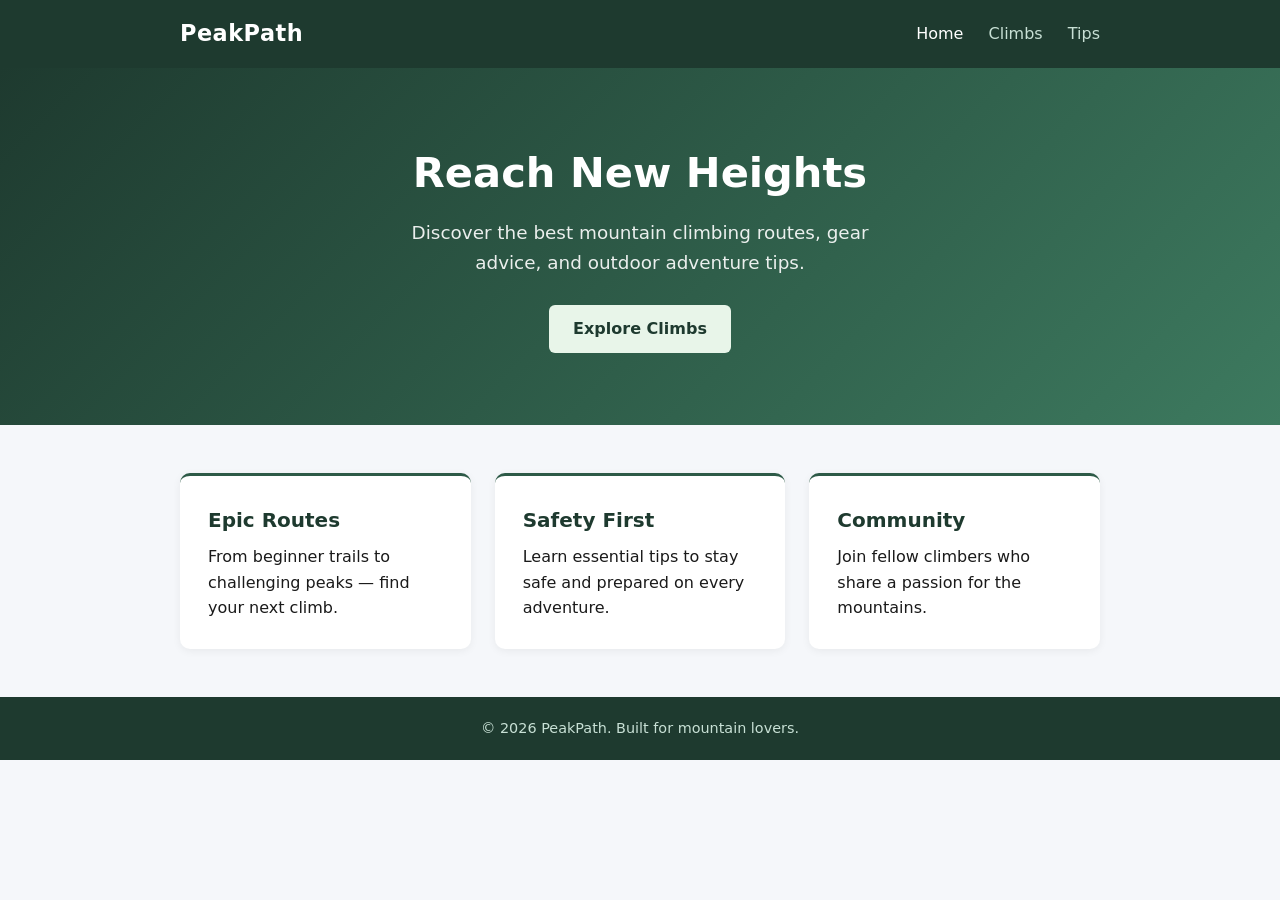
==== index.html @ 3ce1b9ad "Add files via upload" ====
<!DOCTYPE html>
<html lang="en">
<head>
  <meta charset="UTF-8">
  <meta name="viewport" content="width=device-width, initial-scale=1.0">
  <title>PeakPath | Mountain Climbing</title>
  <link rel="stylesheet" href="css/style.css">
</head>
<body>
  <header>
    <div class="container">
      <a href="index.html" class="logo">PeakPath</a>
      <nav>
        <a href="index.html" class="active">Home</a>
        <a href="climbs.html">Climbs</a>
        <a href="tips.html">Tips</a>
      </nav>
    </div>
  </header>

  <section class="hero">
    <div class="container">
      <h1>Reach New Heights</h1>
      <p>Discover the best mountain climbing routes, gear advice, and outdoor adventure tips.</p>
      <a href="climbs.html" class="btn">Explore Climbs</a>
    </div>
  </section>

  <main class="container">
    <section class="features">
      <div class="card">
        <h2>Epic Routes</h2>
        <p>From beginner trails to challenging peaks — find your next climb.</p>
      </div>
      <div class="card">
        <h2>Safety First</h2>
        <p>Learn essential tips to stay safe and prepared on every adventure.</p>
      </div>
      <div class="card">
        <h2>Community</h2>
        <p>Join fellow climbers who share a passion for the mountains.</p>
      </div>
    </section>
  </main>

  <footer>
    <div class="container">
      <p>&copy; 2026 PeakPath. Built for mountain lovers.</p>
    </div>
  </footer>
</body>
</html>
---- css/style.css ----
/* PeakPath – simple mountain climbing site */

* {
  margin: 0;
  padding: 0;
  box-sizing: border-box;
}

body {
  font-family: system-ui, -apple-system, BlinkMacSystemFont, "Segoe UI", Roboto, sans-serif;
  line-height: 1.6;
  color: #1a1a1a;
  background: #f5f7fa;
}

.container {
  max-width: 960px;
  margin: 0 auto;
  padding: 0 1.25rem;
}

/* Header */
header {
  background: #1e3a2f;
  color: #fff;
  padding: 1rem 0;
  position: sticky;
  top: 0;
  z-index: 10;
}

header .container {
  display: flex;
  justify-content: space-between;
  align-items: center;
}

.logo {
  font-size: 1.4rem;
  font-weight: 700;
  color: #fff;
  text-decoration: none;
  letter-spacing: 0.5px;
}

nav a {
  color: #c8e0d5;
  text-decoration: none;
  margin-left: 1.25rem;
  font-weight: 500;
}

nav a:hover,
nav a.active {
  color: #fff;
}

/* Hero */
.hero {
  background: linear-gradient(135deg, #1e3a2f 0%, #2d5a47 50%, #3d7a5f 100%);
  color: #fff;
  padding: 4.5rem 0;
  text-align: center;
}

.hero h1 {
  font-size: 2.6rem;
  margin-bottom: 0.75rem;
  font-weight: 700;
}

.hero p {
  font-size: 1.15rem;
  opacity: 0.9;
  max-width: 480px;
  margin: 0 auto 1.75rem;
}

.btn {
  display: inline-block;
  background: #e8f5e9;
  color: #1e3a2f;
  padding: 0.7rem 1.5rem;
  border-radius: 6px;
  text-decoration: none;
  font-weight: 600;
  transition: background 0.2s;
}

.btn:hover {
  background: #fff;
}

/* Features / cards */
.features {
  display: grid;
  grid-template-columns: repeat(auto-fit, minmax(240px, 1fr));
  gap: 1.5rem;
  padding: 3rem 0;
}

.card {
  background: #fff;
  padding: 1.75rem;
  border-radius: 10px;
  box-shadow: 0 2px 8px rgba(0,0,0,0.06);
  border-top: 3px solid #2d5a47;
}

.card h2 {
  font-size: 1.25rem;
  margin-bottom: 0.5rem;
  color: #1e3a2f;
}

/* Page content */
.page {
  padding: 2.5rem 0 3.5rem;
}

.page h1 {
  font-size: 2rem;
  color: #1e3a2f;
  margin-bottom: 0.5rem;
}

.intro {
  color: #555;
  margin-bottom: 2rem;
}

/* Climbs */
.climb-list {
  display: flex;
  flex-direction: column;
  gap: 1.25rem;
}

.climb-card {
  background: #fff;
  padding: 1.5rem;
  border-radius: 10px;
  box-shadow: 0 2px 8px rgba(0,0,0,0.06);
}

.climb-card h2 {
  color: #1e3a2f;
  font-size: 1.3rem;
  margin-bottom: 0.25rem;
}

.meta {
  font-size: 0.9rem;
  color: #2d5a47;
  font-weight: 600;
  margin-bottom: 0.5rem;
}

/* Tips */
.tips-grid {
  display: grid;
  grid-template-columns: repeat(auto-fit, minmax(260px, 1fr));
  gap: 1.25rem;
}

.tip {
  background: #fff;
  padding: 1.5rem;
  border-radius: 10px;
  box-shadow: 0 2px 8px rgba(0,0,0,0.06);
}

.tip h2 {
  font-size: 1.15rem;
  color: #1e3a2f;
  margin-bottom: 0.4rem;
}

/* Footer */
footer {
  background: #1e3a2f;
  color: #c8e0d5;
  text-align: center;
  padding: 1.25rem 0;
  font-size: 0.9rem;
}

/* Responsive */
@media (max-width: 600px) {
  .hero h1 {
    font-size: 2rem;
  }
  nav a {
    margin-left: 0.75rem;
    font-size: 0.95rem;
  }
}
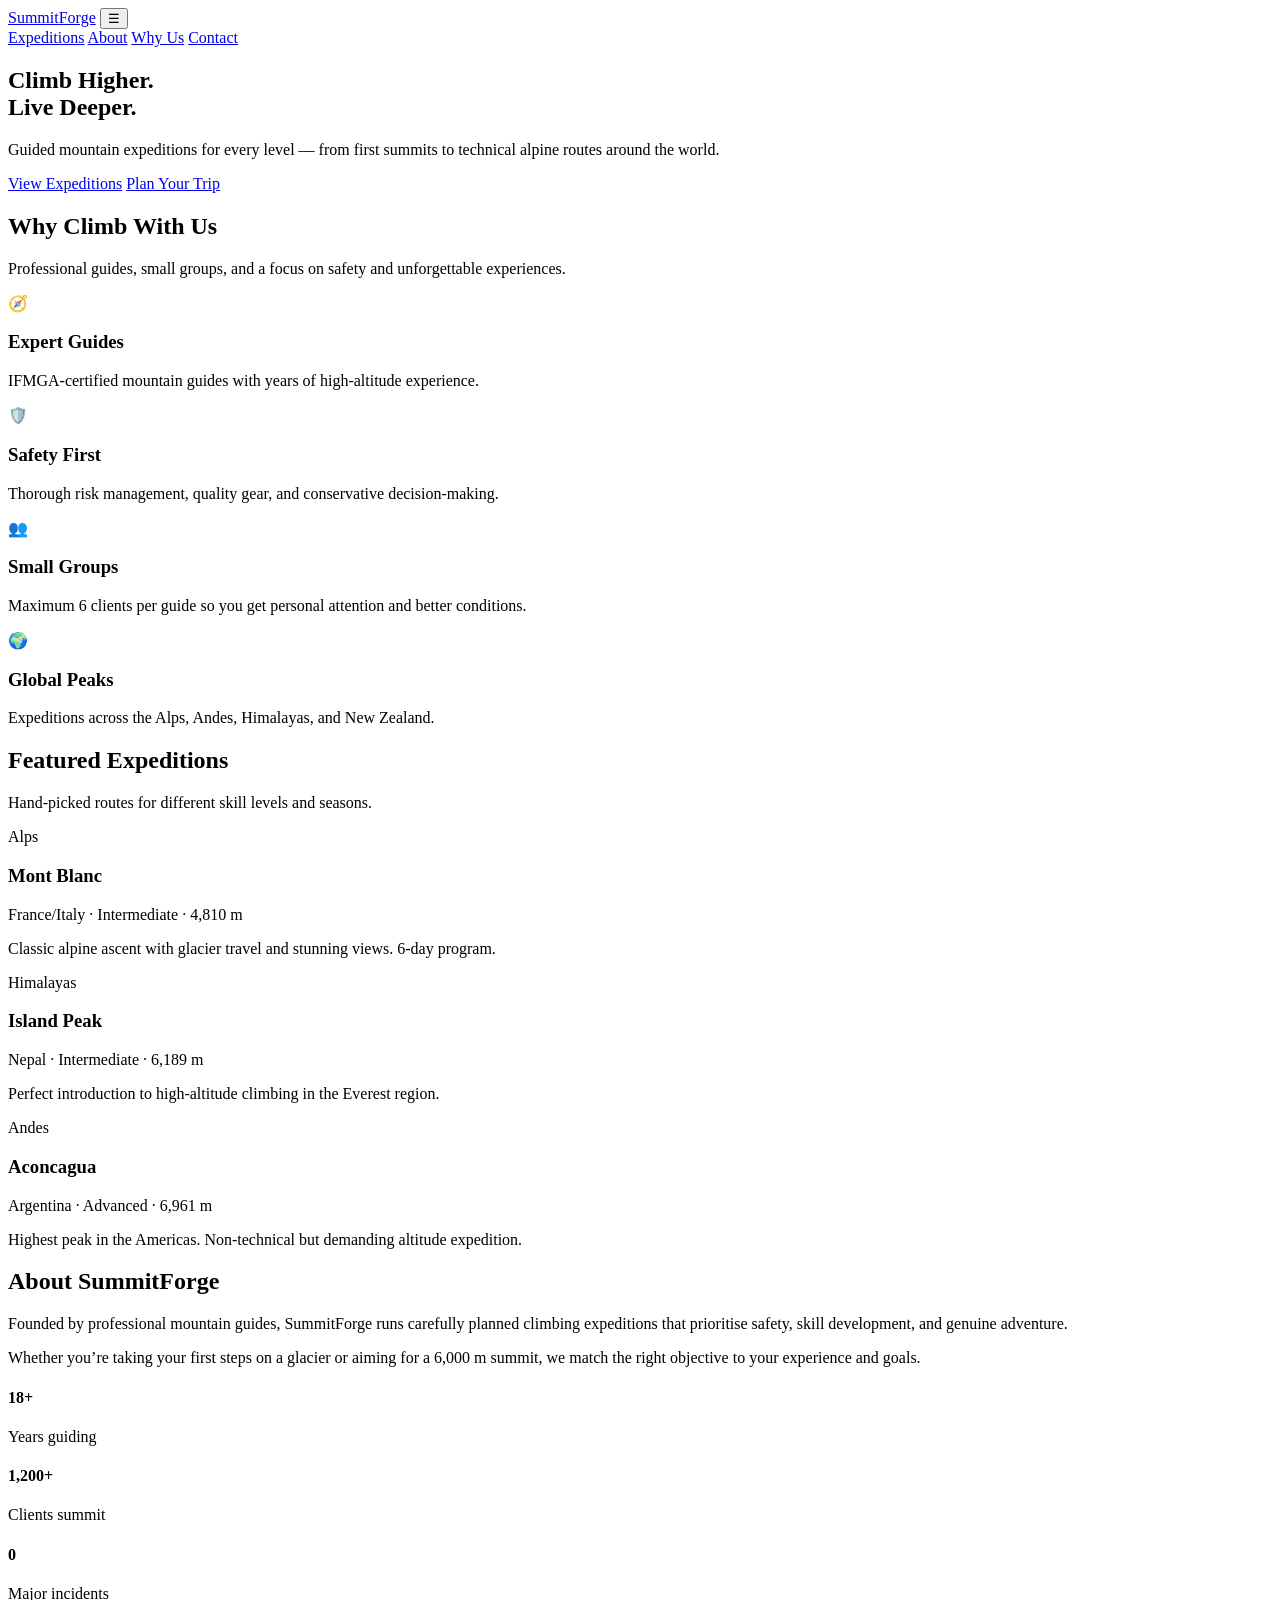
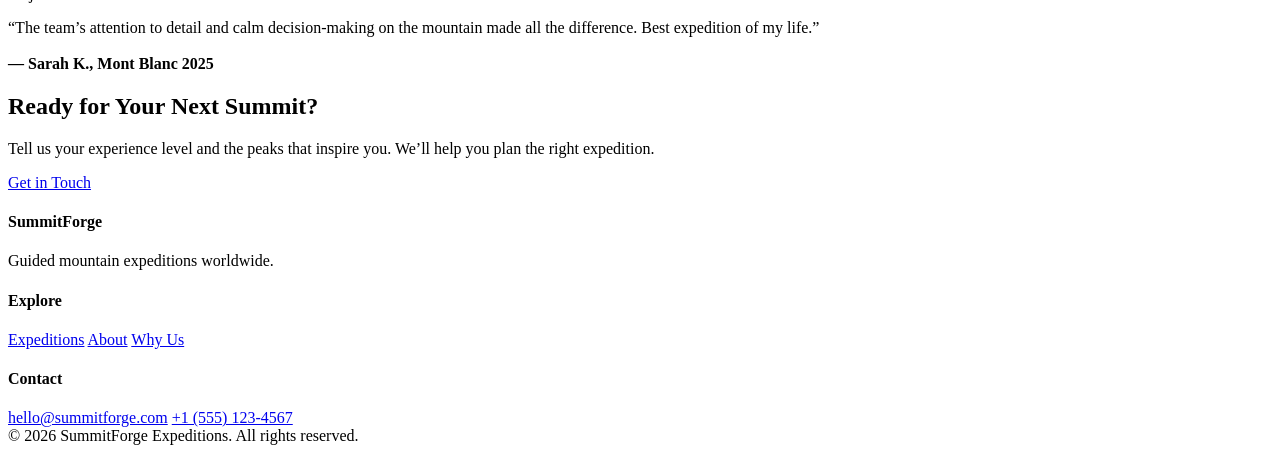
==== commit ccecfd8c: "Update index.html" ====
--- a/index.html
+++ b/index.html
@@ -3,50 +3,167 @@
 <head>
   <meta charset="UTF-8">
   <meta name="viewport" content="width=device-width, initial-scale=1.0">
-  <title>PeakPath | Mountain Climbing</title>
-  <link rel="stylesheet" href="css/style.css">
+  <title>SummitForge Expeditions | Mountain Climbing Adventures</title>
+  <link rel="stylesheet" href="style.css">
 </head>
 <body>
+
+  <!-- Header -->
   <header>
     <div class="container">
-      <a href="index.html" class="logo">PeakPath</a>
+      <a href="#" class="logo">Summit<span>Forge</span></a>
+      <button class="menu-toggle" aria-label="Menu" onclick="document.querySelector('nav').classList.toggle('open')">☰</button>
       <nav>
-        <a href="index.html" class="active">Home</a>
-        <a href="climbs.html">Climbs</a>
-        <a href="tips.html">Tips</a>
+        <a href="#expeditions">Expeditions</a>
+        <a href="#about">About</a>
+        <a href="#why-us">Why Us</a>
+        <a href="#contact">Contact</a>
       </nav>
     </div>
   </header>
 
+  <!-- Hero -->
   <section class="hero">
     <div class="container">
-      <h1>Reach New Heights</h1>
-      <p>Discover the best mountain climbing routes, gear advice, and outdoor adventure tips.</p>
-      <a href="climbs.html" class="btn">Explore Climbs</a>
+      <h1>Climb Higher.<br>Live Deeper.</h1>
+      <p>Guided mountain expeditions for every level — from first summits to technical alpine routes around the world.</p>
+      <a href="#expeditions" class="btn">View Expeditions</a>
+      <a href="#contact" class="btn btn-outline">Plan Your Trip</a>
     </div>
   </section>
 
-  <main class="container">
-    <section class="features">
-      <div class="card">
-        <h2>Epic Routes</h2>
-        <p>From beginner trails to challenging peaks — find your next climb.</p>
+  <!-- Why Us -->
+  <section id="why-us">
+    <div class="container">
+      <h2 class="section-title">Why Climb With Us</h2>
+      <p class="section-subtitle">Professional guides, small groups, and a focus on safety and unforgettable experiences.</p>
+      <div class="features">
+        <div class="feature-card">
+          <div class="feature-icon">🧭</div>
+          <h3>Expert Guides</h3>
+          <p>IFMGA-certified mountain guides with years of high-altitude experience.</p>
+        </div>
+        <div class="feature-card">
+          <div class="feature-icon">🛡️</div>
+          <h3>Safety First</h3>
+          <p>Thorough risk management, quality gear, and conservative decision-making.</p>
+        </div>
+        <div class="feature-card">
+          <div class="feature-icon">👥</div>
+          <h3>Small Groups</h3>
+          <p>Maximum 6 clients per guide so you get personal attention and better conditions.</p>
+        </div>
+        <div class="feature-card">
+          <div class="feature-icon">🌍</div>
+          <h3>Global Peaks</h3>
+          <p>Expeditions across the Alps, Andes, Himalayas, and New Zealand.</p>
+        </div>
       </div>
-      <div class="card">
-        <h2>Safety First</h2>
-        <p>Learn essential tips to stay safe and prepared on every adventure.</p>
+    </div>
+  </section>
+
+  <!-- Expeditions -->
+  <section class="expeditions" id="expeditions">
+    <div class="container">
+      <h2 class="section-title">Featured Expeditions</h2>
+      <p class="section-subtitle">Hand-picked routes for different skill levels and seasons.</p>
+      <div class="expedition-grid">
+        <article class="expedition-card">
+          <div class="expedition-img">Alps</div>
+          <div class="expedition-body">
+            <h3>Mont Blanc</h3>
+            <p class="meta">France/Italy · Intermediate · 4,810 m</p>
+            <p>Classic alpine ascent with glacier travel and stunning views. 6-day program.</p>
+          </div>
+        </article>
+        <article class="expedition-card">
+          <div class="expedition-img">Himalayas</div>
+          <div class="expedition-body">
+            <h3>Island Peak</h3>
+            <p class="meta">Nepal · Intermediate · 6,189 m</p>
+            <p>Perfect introduction to high-altitude climbing in the Everest region.</p>
+          </div>
+        </article>
+        <article class="expedition-card">
+          <div class="expedition-img">Andes</div>
+          <div class="expedition-body">
+            <h3>Aconcagua</h3>
+            <p class="meta">Argentina · Advanced · 6,961 m</p>
+            <p>Highest peak in the Americas. Non-technical but demanding altitude expedition.</p>
+          </div>
+        </article>
       </div>
-      <div class="card">
-        <h2>Community</h2>
-        <p>Join fellow climbers who share a passion for the mountains.</p>
+    </div>
+  </section>
+
+  <!-- About -->
+  <section id="about">
+    <div class="container">
+      <div class="about-content">
+        <div class="about-text">
+          <h2>About SummitForge</h2>
+          <p>Founded by professional mountain guides, SummitForge runs carefully planned climbing expeditions that prioritise safety, skill development, and genuine adventure.</p>
+          <p>Whether you’re taking your first steps on a glacier or aiming for a 6,000 m summit, we match the right objective to your experience and goals.</p>
+          <div class="stats">
+            <div class="stat">
+              <h4>18+</h4>
+              <p>Years guiding</p>
+            </div>
+            <div class="stat">
+              <h4>1,200+</h4>
+              <p>Clients summit</p>
+            </div>
+            <div class="stat">
+              <h4>0</h4>
+              <p>Major incidents</p>
+            </div>
+          </div>
+        </div>
+        <div class="about-text">
+          <p class="testimonial">
+            “The team’s attention to detail and calm decision-making on the mountain made all the difference. Best expedition of my life.”
+            <br><br>
+            <strong>— Sarah K., Mont Blanc 2025</strong>
+          </p>
+        </div>
       </div>
-    </section>
-  </main>
+    </div>
+  </section>
 
+  <!-- CTA -->
+  <section class="cta" id="contact">
+    <div class="container">
+      <h2>Ready for Your Next Summit?</h2>
+      <p>Tell us your experience level and the peaks that inspire you. We’ll help you plan the right expedition.</p>
+      <a href="mailto:hello@summitforge.com" class="btn">Get in Touch</a>
+    </div>
+  </section>
+
+  <!-- Footer -->
   <footer>
     <div class="container">
-      <p>&copy; 2026 PeakPath. Built for mountain lovers.</p>
+      <div class="footer-grid">
+        <div>
+          <h4>SummitForge</h4>
+          <p>Guided mountain expeditions worldwide.</p>
+        </div>
+        <div>
+          <h4>Explore</h4>
+          <a href="#expeditions">Expeditions</a>
+          <a href="#about">About</a>
+          <a href="#why-us">Why Us</a>
+        </div>
+        <div>
+          <h4>Contact</h4>
+          <a href="mailto:hello@summitforge.com">hello@summitforge.com</a>
+          <a href="#">+1 (555) 123-4567</a>
+        </div>
+      </div>
+      <div class="copyright">
+        &copy; 2026 SummitForge Expeditions. All rights reserved.
+      </div>
     </div>
   </footer>
+
 </body>
 </html>
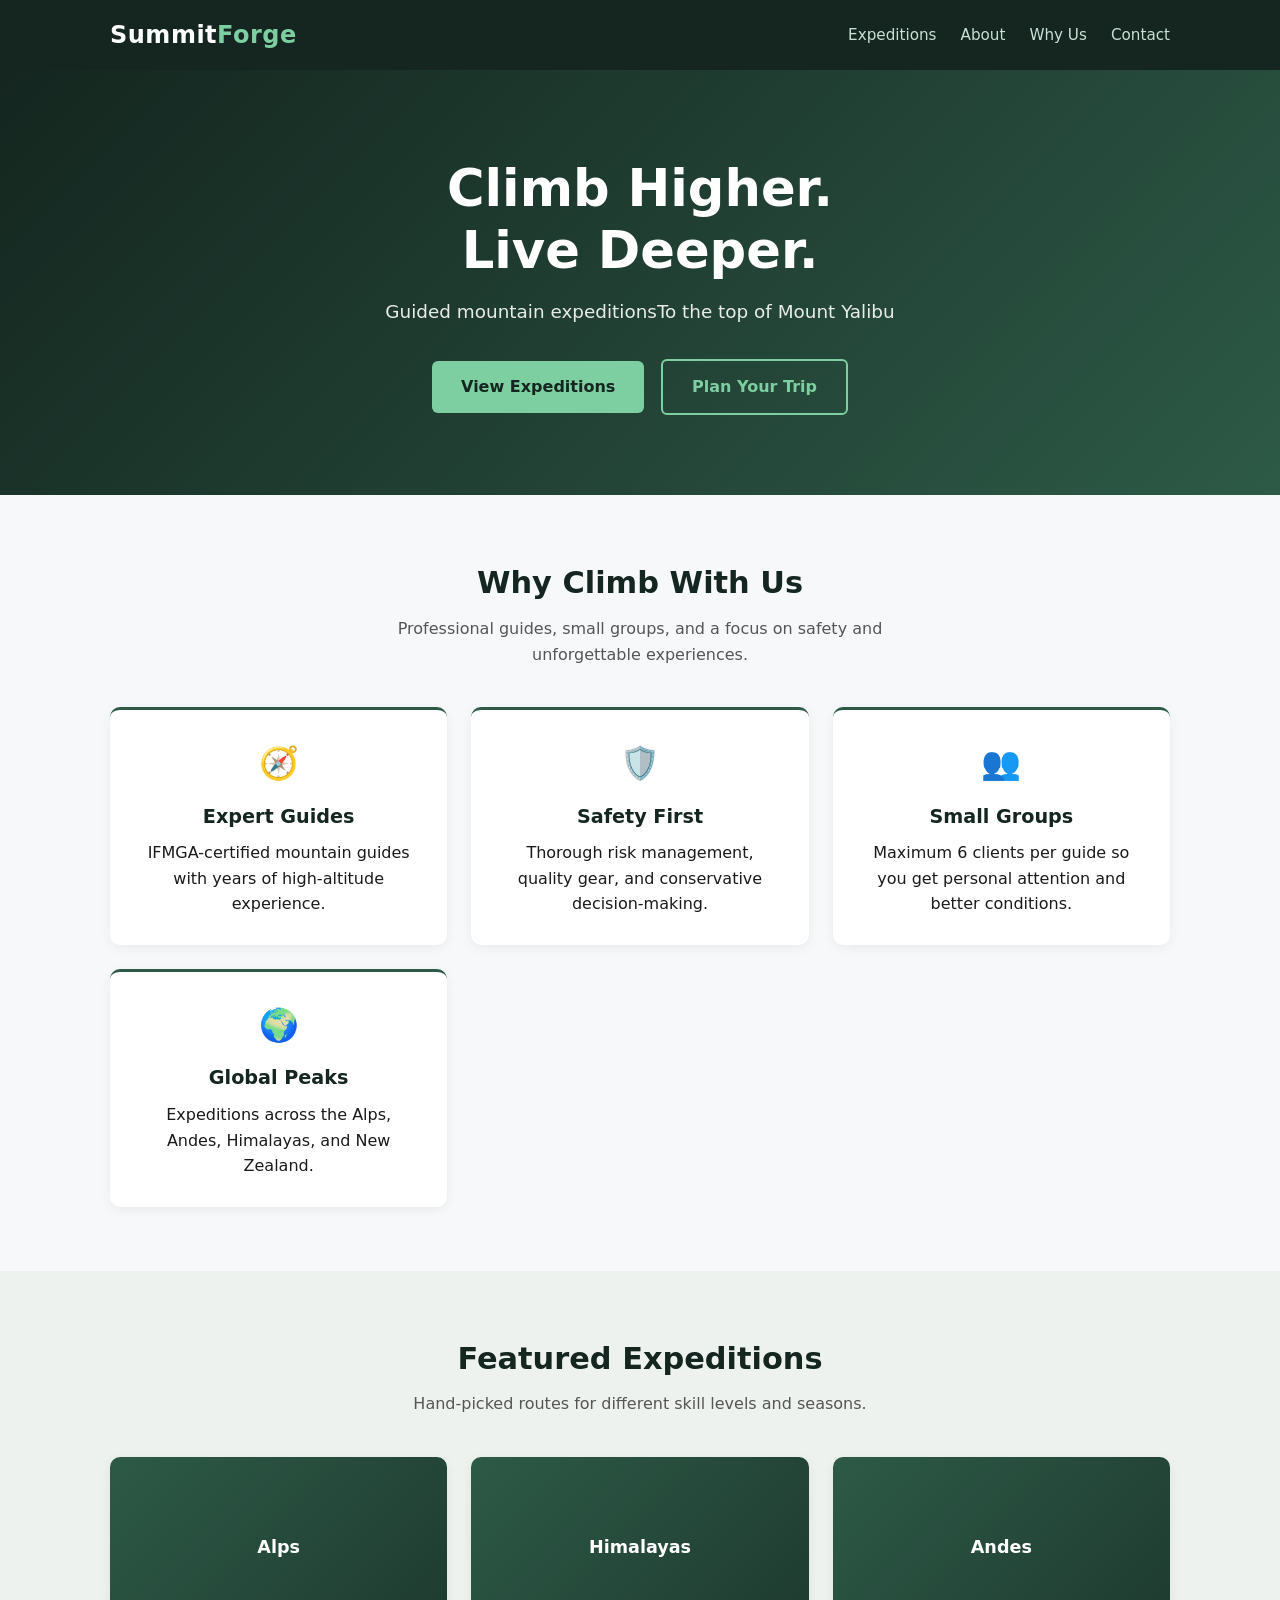
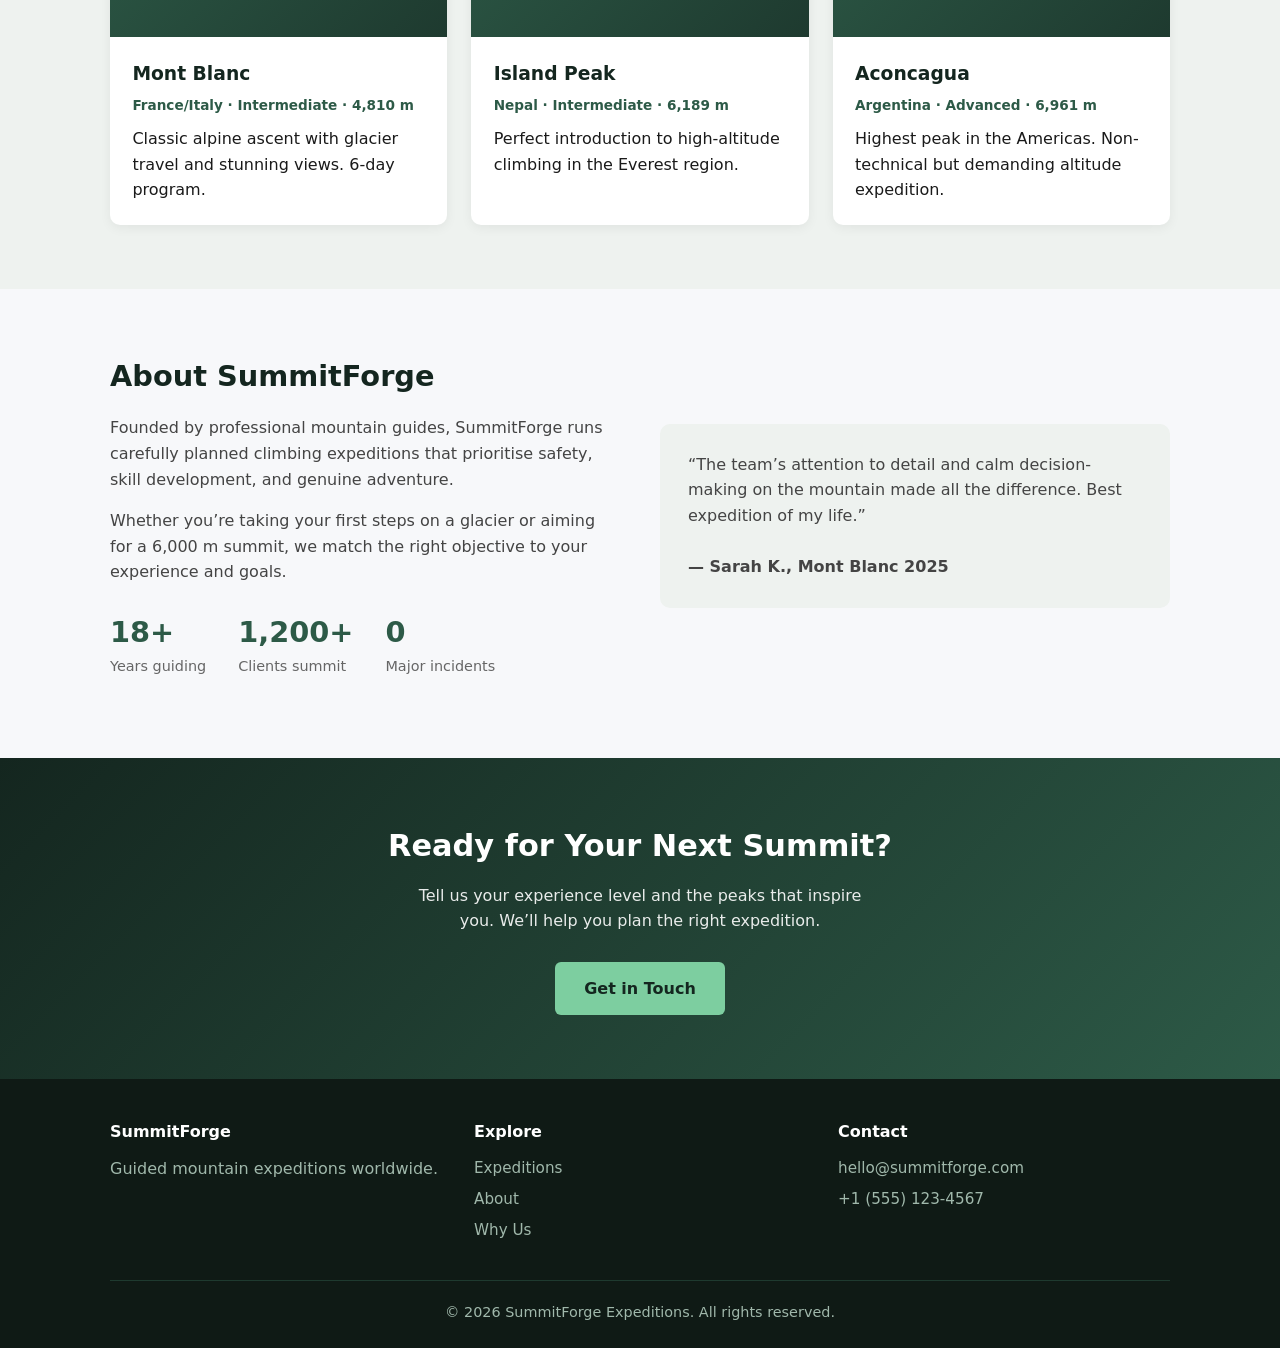
==== commit e714a5d5: "Update index.html" ====
--- a/index.html
+++ b/index.html
@@ -3,7 +3,7 @@
 <head>
   <meta charset="UTF-8">
   <meta name="viewport" content="width=device-width, initial-scale=1.0">
-  <title>SummitForge Expeditions | Mountain Climbing Adventures</title>
+  <title>PNG Wild Trekz | Mountain Climbing Adventures</title>
   <link rel="stylesheet" href="style.css">
 </head>
 <body>
@@ -14,8 +14,8 @@
       <a href="#" class="logo">Summit<span>Forge</span></a>
       <button class="menu-toggle" aria-label="Menu" onclick="document.querySelector('nav').classList.toggle('open')">☰</button>
       <nav>
-        <a href="#expeditions">Expeditions</a>
-        <a href="#about">About</a>
+        <a href=climbs.html>Expeditions</a>
+        <a href=tips.html>About</a>
         <a href="#why-us">Why Us</a>
         <a href="#contact">Contact</a>
       </nav>
@@ -26,7 +26,7 @@
   <section class="hero">
     <div class="container">
       <h1>Climb Higher.<br>Live Deeper.</h1>
-      <p>Guided mountain expeditions for every level — from first summits to technical alpine routes around the world.</p>
+      <p>Guided mountain expeditionsTo the top of Mount Yalibu</p>
       <a href="#expeditions" class="btn">View Expeditions</a>
       <a href="#contact" class="btn btn-outline">Plan Your Trip</a>
     </div>
--- a/style.css
+++ b/style.css
@@ -0,0 +1,351 @@
+* {
+  margin: 0;
+  padding: 0;
+  box-sizing: border-box;
+}
+
+body {
+  font-family: system-ui, -apple-system, BlinkMacSystemFont, "Segoe UI", Roboto, sans-serif;
+  line-height: 1.6;
+  color: #1a1a1a;
+  background: #f7f8fa;
+}
+
+.container {
+  max-width: 1100px;
+  margin: 0 auto;
+  padding: 0 1.25rem;
+}
+
+/* Header */
+header {
+  background: #14261f;
+  color: #fff;
+  padding: 1rem 0;
+  position: sticky;
+  top: 0;
+  z-index: 100;
+}
+
+header .container {
+  display: flex;
+  justify-content: space-between;
+  align-items: center;
+}
+
+.logo {
+  font-size: 1.5rem;
+  font-weight: 700;
+  color: #fff;
+  text-decoration: none;
+  letter-spacing: 0.5px;
+}
+
+.logo span {
+  color: #7dcea0;
+}
+
+nav {
+  display: flex;
+  gap: 1.5rem;
+}
+
+nav a {
+  color: #c8e0d5;
+  text-decoration: none;
+  font-weight: 500;
+  font-size: 0.95rem;
+  transition: color 0.2s;
+}
+
+nav a:hover {
+  color: #fff;
+}
+
+.menu-toggle {
+  display: none;
+  background: none;
+  border: none;
+  color: #fff;
+  font-size: 1.5rem;
+  cursor: pointer;
+}
+
+/* Hero */
+.hero {
+  background: linear-gradient(135deg, #14261f 0%, #1e3a2f 40%, #2d5a47 100%);
+  color: #fff;
+  padding: 5.5rem 0 5rem;
+  text-align: center;
+}
+
+.hero h1 {
+  font-size: clamp(2.2rem, 5vw, 3.2rem);
+  font-weight: 700;
+  margin-bottom: 1rem;
+  line-height: 1.2;
+}
+
+.hero p {
+  font-size: 1.15rem;
+  max-width: 560px;
+  margin: 0 auto 2rem;
+  opacity: 0.9;
+}
+
+.btn {
+  display: inline-block;
+  background: #7dcea0;
+  color: #14261f;
+  padding: 0.85rem 1.8rem;
+  border-radius: 6px;
+  text-decoration: none;
+  font-weight: 600;
+  transition: background 0.2s, transform 0.2s;
+}
+
+.btn:hover {
+  background: #a8e6c1;
+  transform: translateY(-2px);
+}
+
+.btn-outline {
+  background: transparent;
+  border: 2px solid #7dcea0;
+  color: #7dcea0;
+  margin-left: 0.75rem;
+}
+
+.btn-outline:hover {
+  background: #7dcea0;
+  color: #14261f;
+}
+
+/* Sections */
+section {
+  padding: 4rem 0;
+}
+
+.section-title {
+  text-align: center;
+  font-size: 1.9rem;
+  color: #14261f;
+  margin-bottom: 0.5rem;
+}
+
+.section-subtitle {
+  text-align: center;
+  color: #555;
+  max-width: 540px;
+  margin: 0 auto 2.5rem;
+}
+
+/* Features */
+.features {
+  display: grid;
+  grid-template-columns: repeat(auto-fit, minmax(250px, 1fr));
+  gap: 1.5rem;
+}
+
+.feature-card {
+  background: #fff;
+  padding: 1.75rem;
+  border-radius: 10px;
+  box-shadow: 0 3px 12px rgba(0,0,0,0.06);
+  border-top: 3px solid #2d5a47;
+  text-align: center;
+}
+
+.feature-card h3 {
+  color: #14261f;
+  margin: 0.75rem 0 0.5rem;
+  font-size: 1.2rem;
+}
+
+.feature-icon {
+  font-size: 2rem;
+}
+
+/* Expeditions */
+.expeditions {
+  background: #eef2ef;
+}
+
+.expedition-grid {
+  display: grid;
+  grid-template-columns: repeat(auto-fit, minmax(280px, 1fr));
+  gap: 1.5rem;
+}
+
+.expedition-card {
+  background: #fff;
+  border-radius: 10px;
+  overflow: hidden;
+  box-shadow: 0 3px 12px rgba(0,0,0,0.06);
+}
+
+.expedition-img {
+  height: 180px;
+  background: linear-gradient(135deg, #2d5a47, #1e3a2f);
+  display: flex;
+  align-items: center;
+  justify-content: center;
+  color: #fff;
+  font-size: 1.1rem;
+  font-weight: 600;
+}
+
+.expedition-body {
+  padding: 1.4rem;
+}
+
+.expedition-body h3 {
+  color: #14261f;
+  margin-bottom: 0.35rem;
+}
+
+.meta {
+  font-size: 0.85rem;
+  color: #2d5a47;
+  font-weight: 600;
+  margin-bottom: 0.6rem;
+}
+
+/* About */
+.about-content {
+  display: grid;
+  grid-template-columns: 1fr 1fr;
+  gap: 2.5rem;
+  align-items: center;
+}
+
+.about-text h2 {
+  color: #14261f;
+  margin-bottom: 1rem;
+  font-size: 1.8rem;
+}
+
+.about-text p {
+  margin-bottom: 1rem;
+  color: #444;
+}
+
+.stats {
+  display: flex;
+  gap: 2rem;
+  margin-top: 1.5rem;
+}
+
+.stat h4 {
+  font-size: 1.8rem;
+  color: #2d5a47;
+}
+
+.stat p {
+  font-size: 0.9rem;
+  color: #666;
+}
+
+.testimonial {
+  background: #eef2ef;
+  padding: 1.75rem;
+  border-radius: 10px;
+  color: #333;
+}
+
+/* CTA */
+.cta {
+  background: linear-gradient(135deg, #14261f, #2d5a47);
+  color: #fff;
+  text-align: center;
+  padding: 4rem 0;
+}
+
+.cta h2 {
+  font-size: 1.9rem;
+  margin-bottom: 0.75rem;
+}
+
+.cta p {
+  opacity: 0.9;
+  margin-bottom: 1.75rem;
+  max-width: 480px;
+  margin-left: auto;
+  margin-right: auto;
+}
+
+/* Footer */
+footer {
+  background: #0f1a15;
+  color: #a0b8ab;
+  padding: 2.5rem 0 1.5rem;
+}
+
+.footer-grid {
+  display: grid;
+  grid-template-columns: repeat(auto-fit, minmax(200px, 1fr));
+  gap: 2rem;
+  margin-bottom: 2rem;
+}
+
+footer h4 {
+  color: #fff;
+  margin-bottom: 0.75rem;
+  font-size: 1rem;
+}
+
+footer a {
+  color: #a0b8ab;
+  text-decoration: none;
+  display: block;
+  margin-bottom: 0.4rem;
+  font-size: 0.95rem;
+}
+
+footer a:hover {
+  color: #7dcea0;
+}
+
+.copyright {
+  text-align: center;
+  padding-top: 1.25rem;
+  border-top: 1px solid #1e3a2f;
+  font-size: 0.9rem;
+}
+
+/* Responsive */
+@media (max-width: 768px) {
+  nav {
+    display: none;
+  }
+
+  .menu-toggle {
+    display: block;
+  }
+
+  nav.open {
+    display: flex;
+    flex-direction: column;
+    position: absolute;
+    top: 100%;
+    left: 0;
+    right: 0;
+    background: #14261f;
+    padding: 1rem;
+    gap: 0.75rem;
+  }
+
+  .about-content {
+    grid-template-columns: 1fr;
+  }
+
+  .btn-outline {
+    margin-left: 0;
+    margin-top: 0.75rem;
+    display: inline-block;
+  }
+
+  .hero {
+    padding: 4rem 0;
+  }
+}
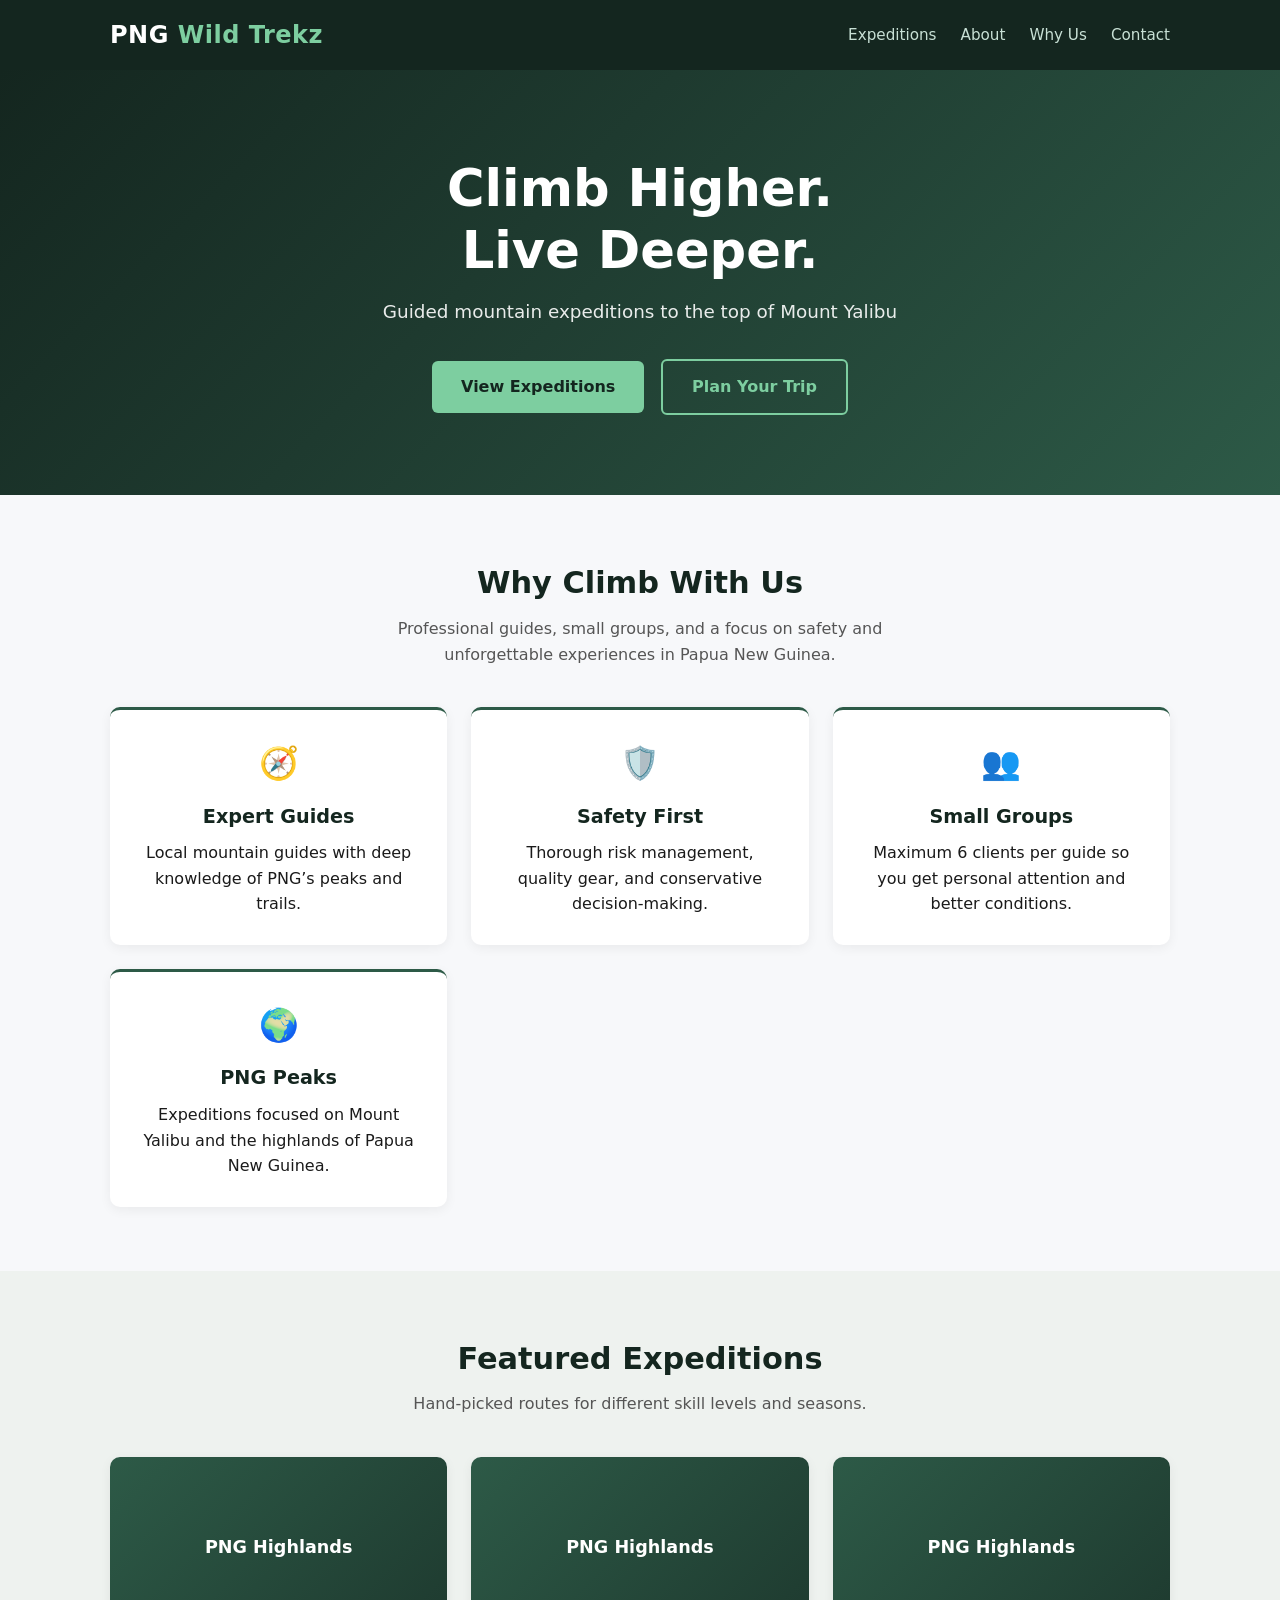
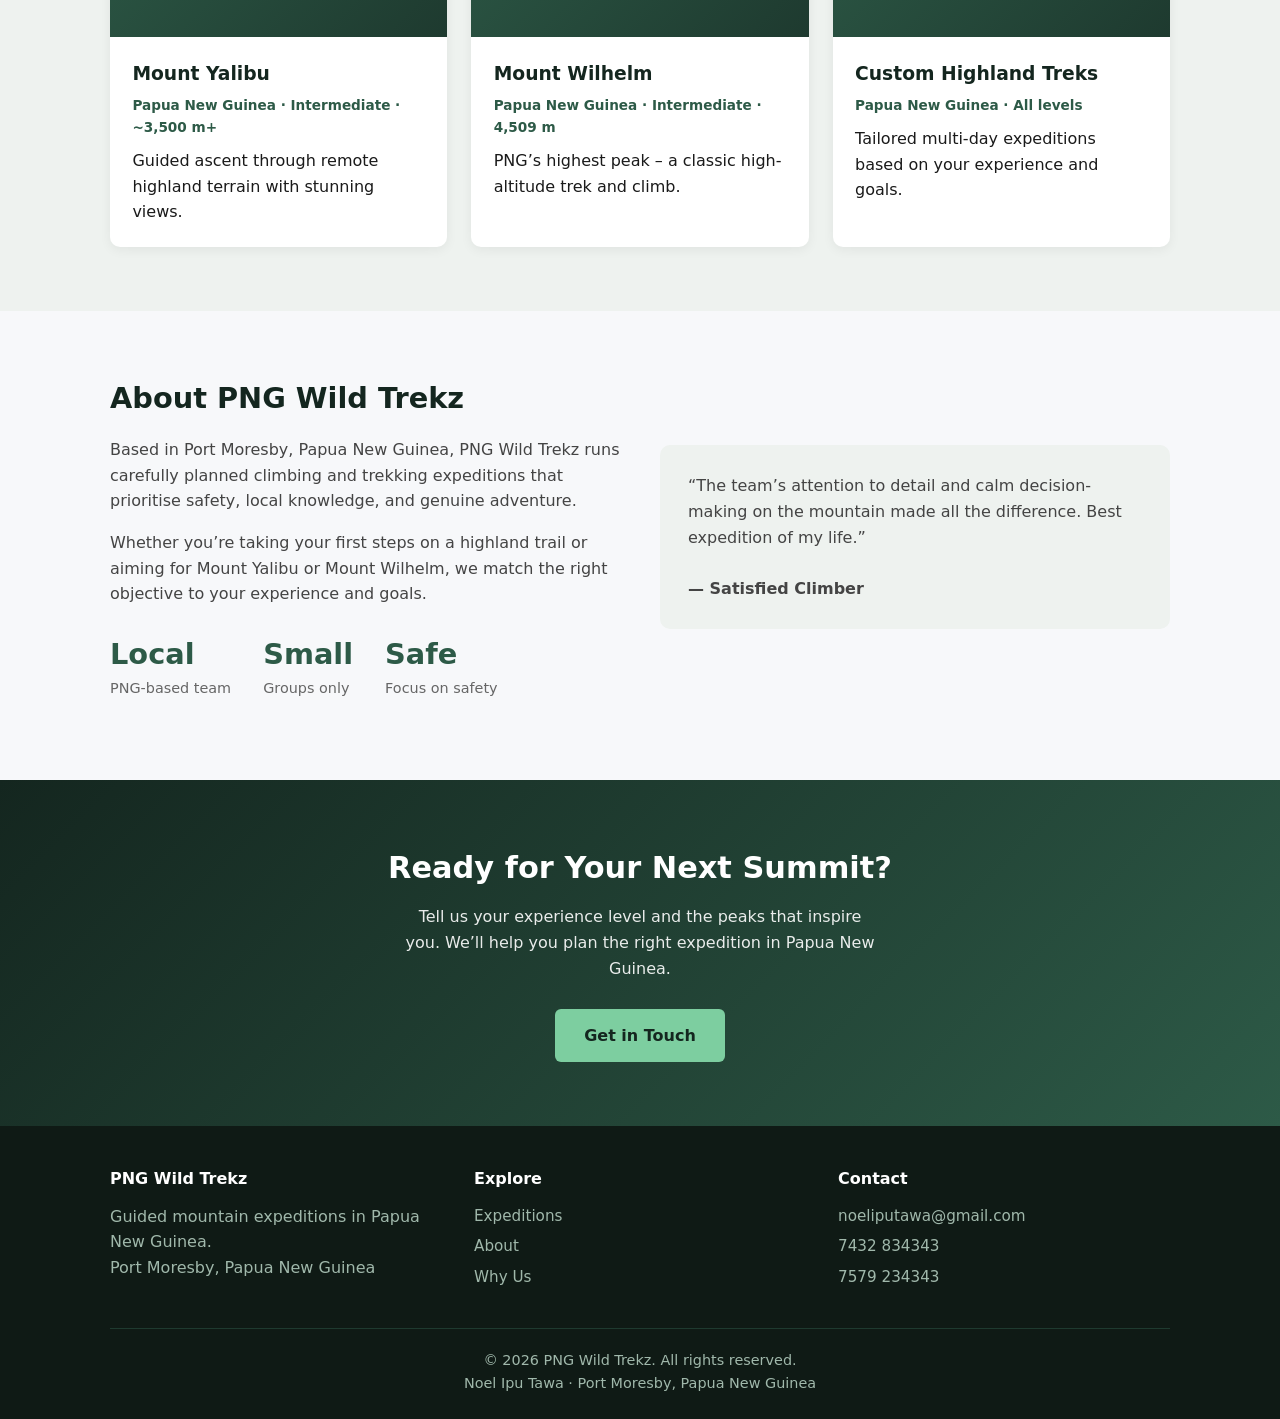
==== commit 80545a71: "Update index.html" ====
--- a/index.html
+++ b/index.html
@@ -7,15 +7,14 @@
   <link rel="stylesheet" href="style.css">
 </head>
 <body>
-
   <!-- Header -->
   <header>
     <div class="container">
-      <a href="#" class="logo">Summit<span>Forge</span></a>
+      <a href="#" class="logo">PNG <span>Wild Trekz</span></a>
       <button class="menu-toggle" aria-label="Menu" onclick="document.querySelector('nav').classList.toggle('open')">☰</button>
       <nav>
-        <a href=climbs.html>Expeditions</a>
-        <a href=tips.html>About</a>
+        <a href="climbs.html">Expeditions</a>
+        <a href="tips.html">About</a>
         <a href="#why-us">Why Us</a>
         <a href="#contact">Contact</a>
       </nav>
@@ -26,7 +25,7 @@
   <section class="hero">
     <div class="container">
       <h1>Climb Higher.<br>Live Deeper.</h1>
-      <p>Guided mountain expeditionsTo the top of Mount Yalibu</p>
+      <p>Guided mountain expeditions to the top of Mount Yalibu</p>
       <a href="#expeditions" class="btn">View Expeditions</a>
       <a href="#contact" class="btn btn-outline">Plan Your Trip</a>
     </div>
@@ -36,12 +35,12 @@
   <section id="why-us">
     <div class="container">
       <h2 class="section-title">Why Climb With Us</h2>
-      <p class="section-subtitle">Professional guides, small groups, and a focus on safety and unforgettable experiences.</p>
+      <p class="section-subtitle">Professional guides, small groups, and a focus on safety and unforgettable experiences in Papua New Guinea.</p>
       <div class="features">
         <div class="feature-card">
           <div class="feature-icon">🧭</div>
           <h3>Expert Guides</h3>
-          <p>IFMGA-certified mountain guides with years of high-altitude experience.</p>
+          <p>Local mountain guides with deep knowledge of PNG’s peaks and trails.</p>
         </div>
         <div class="feature-card">
           <div class="feature-icon">🛡️</div>
@@ -55,8 +54,8 @@
         </div>
         <div class="feature-card">
           <div class="feature-icon">🌍</div>
-          <h3>Global Peaks</h3>
-          <p>Expeditions across the Alps, Andes, Himalayas, and New Zealand.</p>
+          <h3>PNG Peaks</h3>
+          <p>Expeditions focused on Mount Yalibu and the highlands of Papua New Guinea.</p>
         </div>
       </div>
     </div>
@@ -69,27 +68,27 @@
       <p class="section-subtitle">Hand-picked routes for different skill levels and seasons.</p>
       <div class="expedition-grid">
         <article class="expedition-card">
-          <div class="expedition-img">Alps</div>
+          <div class="expedition-img">PNG Highlands</div>
           <div class="expedition-body">
-            <h3>Mont Blanc</h3>
-            <p class="meta">France/Italy · Intermediate · 4,810 m</p>
-            <p>Classic alpine ascent with glacier travel and stunning views. 6-day program.</p>
+            <h3>Mount Yalibu</h3>
+            <p class="meta">Papua New Guinea · Intermediate · ~3,500 m+</p>
+            <p>Guided ascent through remote highland terrain with stunning views.</p>
           </div>
         </article>
         <article class="expedition-card">
-          <div class="expedition-img">Himalayas</div>
+          <div class="expedition-img">PNG Highlands</div>
           <div class="expedition-body">
-            <h3>Island Peak</h3>
-            <p class="meta">Nepal · Intermediate · 6,189 m</p>
-            <p>Perfect introduction to high-altitude climbing in the Everest region.</p>
+            <h3>Mount Wilhelm</h3>
+            <p class="meta">Papua New Guinea · Intermediate · 4,509 m</p>
+            <p>PNG’s highest peak – a classic high-altitude trek and climb.</p>
           </div>
         </article>
         <article class="expedition-card">
-          <div class="expedition-img">Andes</div>
+          <div class="expedition-img">PNG Highlands</div>
           <div class="expedition-body">
-            <h3>Aconcagua</h3>
-            <p class="meta">Argentina · Advanced · 6,961 m</p>
-            <p>Highest peak in the Americas. Non-technical but demanding altitude expedition.</p>
+            <h3>Custom Highland Treks</h3>
+            <p class="meta">Papua New Guinea · All levels</p>
+            <p>Tailored multi-day expeditions based on your experience and goals.</p>
           </div>
         </article>
       </div>
@@ -101,21 +100,21 @@
     <div class="container">
       <div class="about-content">
         <div class="about-text">
-          <h2>About SummitForge</h2>
-          <p>Founded by professional mountain guides, SummitForge runs carefully planned climbing expeditions that prioritise safety, skill development, and genuine adventure.</p>
-          <p>Whether you’re taking your first steps on a glacier or aiming for a 6,000 m summit, we match the right objective to your experience and goals.</p>
+          <h2>About PNG Wild Trekz</h2>
+          <p>Based in Port Moresby, Papua New Guinea, PNG Wild Trekz runs carefully planned climbing and trekking expeditions that prioritise safety, local knowledge, and genuine adventure.</p>
+          <p>Whether you’re taking your first steps on a highland trail or aiming for Mount Yalibu or Mount Wilhelm, we match the right objective to your experience and goals.</p>
           <div class="stats">
             <div class="stat">
-              <h4>18+</h4>
-              <p>Years guiding</p>
+              <h4>Local</h4>
+              <p>PNG-based team</p>
             </div>
             <div class="stat">
-              <h4>1,200+</h4>
-              <p>Clients summit</p>
+              <h4>Small</h4>
+              <p>Groups only</p>
             </div>
             <div class="stat">
-              <h4>0</h4>
-              <p>Major incidents</p>
+              <h4>Safe</h4>
+              <p>Focus on safety</p>
             </div>
           </div>
         </div>
@@ -123,19 +122,19 @@
           <p class="testimonial">
             “The team’s attention to detail and calm decision-making on the mountain made all the difference. Best expedition of my life.”
             <br><br>
-            <strong>— Sarah K., Mont Blanc 2025</strong>
+            <strong>— Satisfied Climber</strong>
           </p>
         </div>
       </div>
     </div>
   </section>
 
-  <!-- CTA -->
+  <!-- CTA / Contact -->
   <section class="cta" id="contact">
     <div class="container">
       <h2>Ready for Your Next Summit?</h2>
-      <p>Tell us your experience level and the peaks that inspire you. We’ll help you plan the right expedition.</p>
-      <a href="mailto:hello@summitforge.com" class="btn">Get in Touch</a>
+      <p>Tell us your experience level and the peaks that inspire you. We’ll help you plan the right expedition in Papua New Guinea.</p>
+      <a href="mailto:noeliputawa@gmail.com" class="btn">Get in Touch</a>
     </div>
   </section>
 
@@ -144,8 +143,9 @@
     <div class="container">
       <div class="footer-grid">
         <div>
-          <h4>SummitForge</h4>
-          <p>Guided mountain expeditions worldwide.</p>
+          <h4>PNG Wild Trekz</h4>
+          <p>Guided mountain expeditions in Papua New Guinea.<br>
+          Port Moresby, Papua New Guinea</p>
         </div>
         <div>
           <h4>Explore</h4>
@@ -155,15 +155,16 @@
         </div>
         <div>
           <h4>Contact</h4>
-          <a href="mailto:hello@summitforge.com">hello@summitforge.com</a>
-          <a href="#">+1 (555) 123-4567</a>
+          <a href="mailto:noeliputawa@gmail.com">noeliputawa@gmail.com</a>
+          <a href="tel:+6757432843434">7432 834343</a>
+          <a href="tel:+6757579299383">7579 234343</a>
         </div>
       </div>
       <div class="copyright">
-        &copy; 2026 SummitForge Expeditions. All rights reserved.
+        &copy; 2026 PNG Wild Trekz. All rights reserved.<br>
+        Noel Ipu Tawa · Port Moresby, Papua New Guinea
       </div>
     </div>
   </footer>
-
 </body>
 </html>
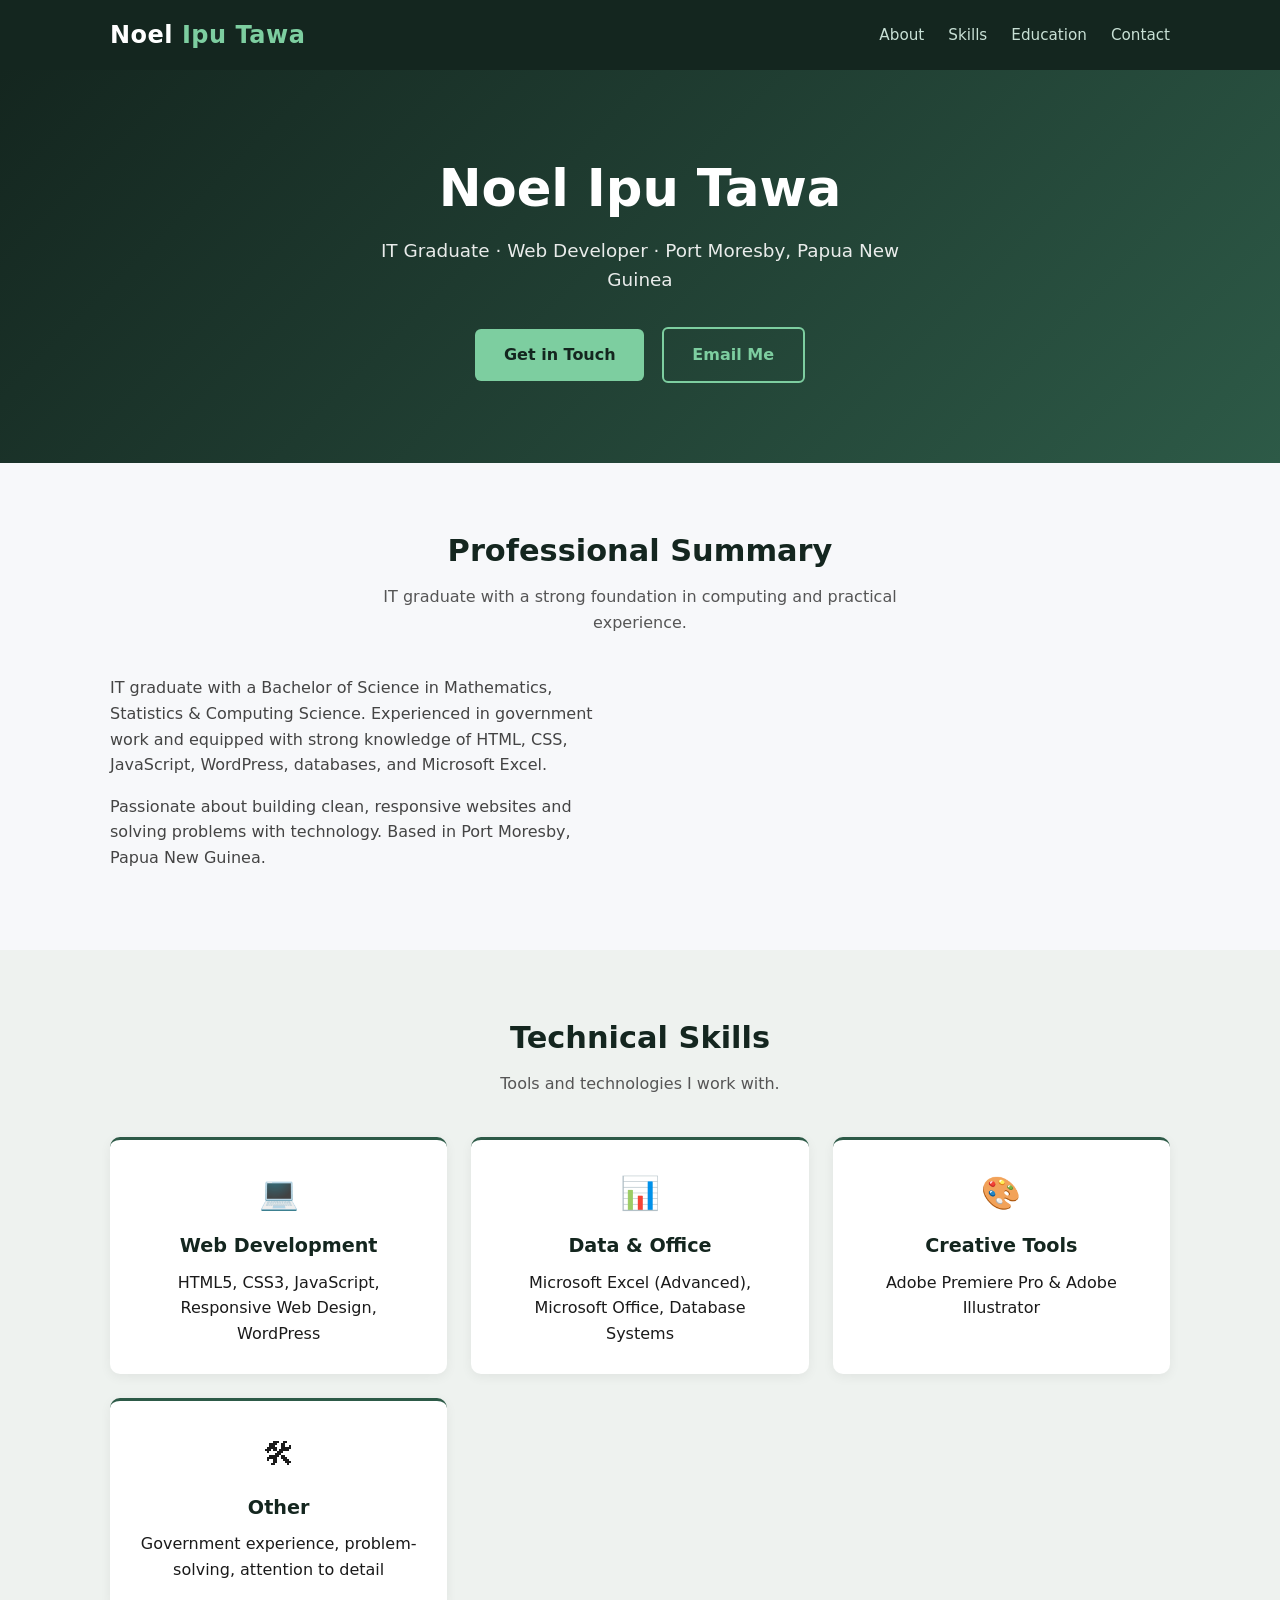
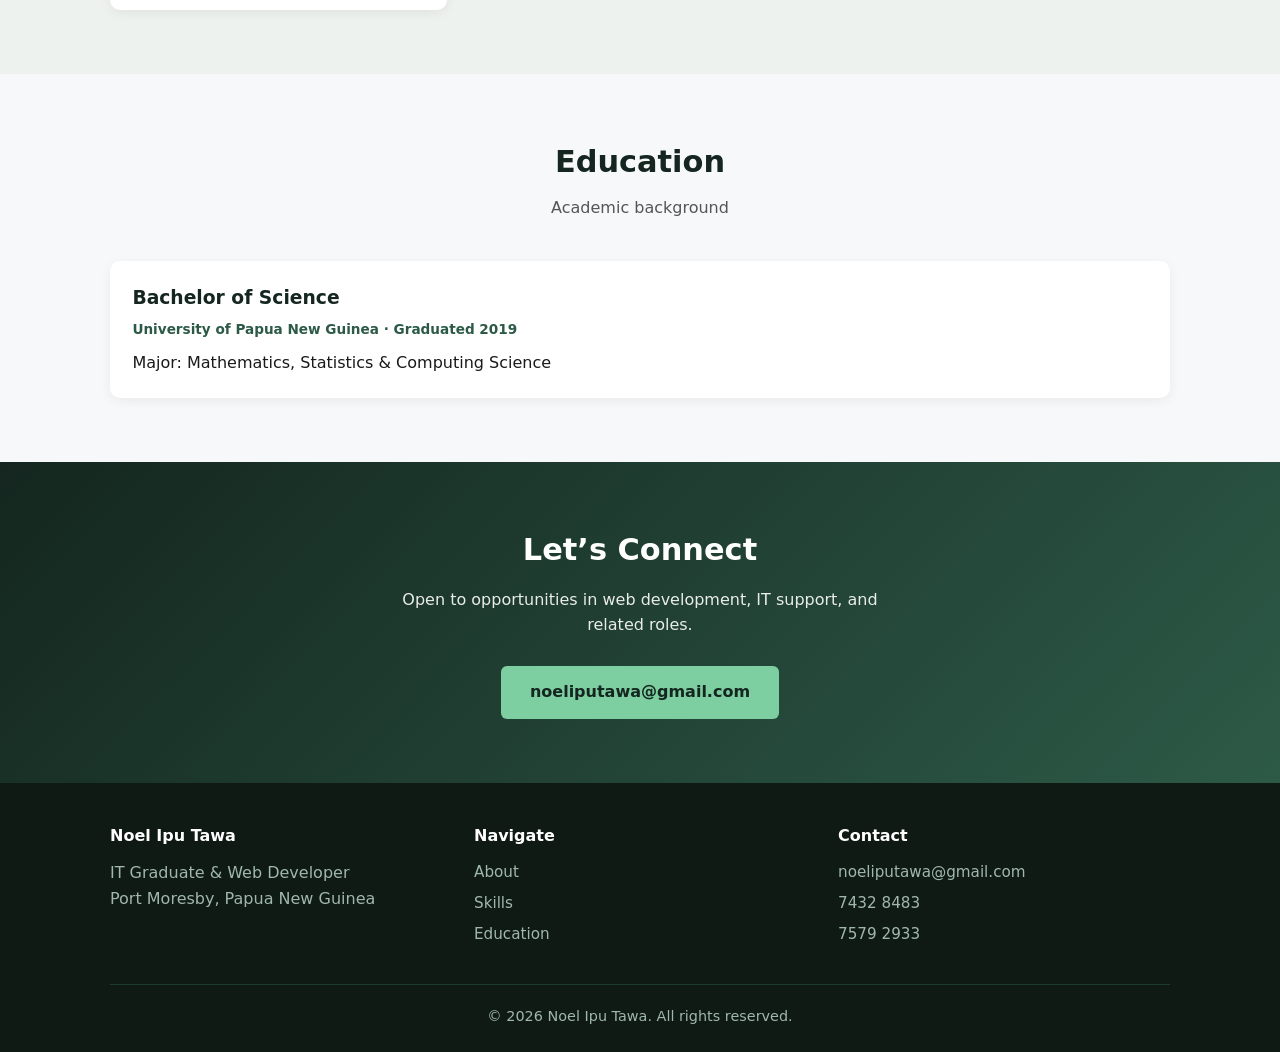
==== commit fc4d61e8: "Update index.html" ====
--- a/index.html
+++ b/index.html
@@ -3,19 +3,20 @@
 <head>
   <meta charset="UTF-8">
   <meta name="viewport" content="width=device-width, initial-scale=1.0">
-  <title>PNG Wild Trekz | Mountain Climbing Adventures</title>
+  <title>Noel Ipu Tawa | IT Graduate & Web Developer</title>
   <link rel="stylesheet" href="style.css">
 </head>
 <body>
+
   <!-- Header -->
   <header>
     <div class="container">
-      <a href="#" class="logo">PNG <span>Wild Trekz</span></a>
+      <a href="#" class="logo">Noel <span>Ipu Tawa</span></a>
       <button class="menu-toggle" aria-label="Menu" onclick="document.querySelector('nav').classList.toggle('open')">☰</button>
       <nav>
-        <a href="climbs.html">Expeditions</a>
-        <a href="tips.html">About</a>
-        <a href="#why-us">Why Us</a>
+        <a href="#about">About</a>
+        <a href="#skills">Skills</a>
+        <a href="#education">Education</a>
         <a href="#contact">Contact</a>
       </nav>
     </div>
@@ -24,117 +25,89 @@
   <!-- Hero -->
   <section class="hero">
     <div class="container">
-      <h1>Climb Higher.<br>Live Deeper.</h1>
-      <p>Guided mountain expeditions to the top of Mount Yalibu</p>
-      <a href="#expeditions" class="btn">View Expeditions</a>
-      <a href="#contact" class="btn btn-outline">Plan Your Trip</a>
+      <h1>Noel Ipu Tawa</h1>
+      <p>IT Graduate · Web Developer · Port Moresby, Papua New Guinea</p>
+      <a href="#contact" class="btn">Get in Touch</a>
+      <a href="mailto:noeliputawa@gmail.com" class="btn btn-outline">Email Me</a>
     </div>
   </section>
 
-  <!-- Why Us -->
-  <section id="why-us">
+  <!-- About / Professional Summary -->
+  <section id="about">
     <div class="container">
-      <h2 class="section-title">Why Climb With Us</h2>
-      <p class="section-subtitle">Professional guides, small groups, and a focus on safety and unforgettable experiences in Papua New Guinea.</p>
-      <div class="features">
-        <div class="feature-card">
-          <div class="feature-icon">🧭</div>
-          <h3>Expert Guides</h3>
-          <p>Local mountain guides with deep knowledge of PNG’s peaks and trails.</p>
-        </div>
-        <div class="feature-card">
-          <div class="feature-icon">🛡️</div>
-          <h3>Safety First</h3>
-          <p>Thorough risk management, quality gear, and conservative decision-making.</p>
-        </div>
-        <div class="feature-card">
-          <div class="feature-icon">👥</div>
-          <h3>Small Groups</h3>
-          <p>Maximum 6 clients per guide so you get personal attention and better conditions.</p>
-        </div>
-        <div class="feature-card">
-          <div class="feature-icon">🌍</div>
-          <h3>PNG Peaks</h3>
-          <p>Expeditions focused on Mount Yalibu and the highlands of Papua New Guinea.</p>
+      <h2 class="section-title">Professional Summary</h2>
+      <p class="section-subtitle">IT graduate with a strong foundation in computing and practical experience.</p>
+      <div class="about-content">
+        <div class="about-text">
+          <p>
+            IT graduate with a Bachelor of Science in Mathematics, Statistics & Computing Science. 
+            Experienced in government work and equipped with strong knowledge of HTML, CSS, JavaScript, 
+            WordPress, databases, and Microsoft Excel.
+          </p>
+          <p>
+            Passionate about building clean, responsive websites and solving problems with technology. 
+            Based in Port Moresby, Papua New Guinea.
+          </p>
         </div>
       </div>
     </div>
   </section>
 
-  <!-- Expeditions -->
-  <section class="expeditions" id="expeditions">
+  <!-- Skills -->
+  <section id="skills" class="expeditions">
     <div class="container">
-      <h2 class="section-title">Featured Expeditions</h2>
-      <p class="section-subtitle">Hand-picked routes for different skill levels and seasons.</p>
+      <h2 class="section-title">Technical Skills</h2>
+      <p class="section-subtitle">Tools and technologies I work with.</p>
+      
+      <div class="features">
+        <div class="feature-card">
+          <div class="feature-icon">💻</div>
+          <h3>Web Development</h3>
+          <p>HTML5, CSS3, JavaScript, Responsive Web Design, WordPress</p>
+        </div>
+        <div class="feature-card">
+          <div class="feature-icon">📊</div>
+          <h3>Data & Office</h3>
+          <p>Microsoft Excel (Advanced), Microsoft Office, Database Systems</p>
+        </div>
+        <div class="feature-card">
+          <div class="feature-icon">🎨</div>
+          <h3>Creative Tools</h3>
+          <p>Adobe Premiere Pro & Adobe Illustrator</p>
+        </div>
+        <div class="feature-card">
+          <div class="feature-icon">🛠</div>
+          <h3>Other</h3>
+          <p>Government experience, problem-solving, attention to detail</p>
+        </div>
+      </div>
+    </div>
+  </section>
+
+  <!-- Education -->
+  <section id="education">
+    <div class="container">
+      <h2 class="section-title">Education</h2>
+      <p class="section-subtitle">Academic background</p>
+      
       <div class="expedition-grid">
         <article class="expedition-card">
-          <div class="expedition-img">PNG Highlands</div>
           <div class="expedition-body">
-            <h3>Mount Yalibu</h3>
-            <p class="meta">Papua New Guinea · Intermediate · ~3,500 m+</p>
-            <p>Guided ascent through remote highland terrain with stunning views.</p>
-          </div>
-        </article>
-        <article class="expedition-card">
-          <div class="expedition-img">PNG Highlands</div>
-          <div class="expedition-body">
-            <h3>Mount Wilhelm</h3>
-            <p class="meta">Papua New Guinea · Intermediate · 4,509 m</p>
-            <p>PNG’s highest peak – a classic high-altitude trek and climb.</p>
-          </div>
-        </article>
-        <article class="expedition-card">
-          <div class="expedition-img">PNG Highlands</div>
-          <div class="expedition-body">
-            <h3>Custom Highland Treks</h3>
-            <p class="meta">Papua New Guinea · All levels</p>
-            <p>Tailored multi-day expeditions based on your experience and goals.</p>
+            <h3>Bachelor of Science</h3>
+            <p class="meta">University of Papua New Guinea · Graduated 2019</p>
+            <p>Major: Mathematics, Statistics & Computing Science</p>
           </div>
         </article>
       </div>
     </div>
   </section>
 
-  <!-- About -->
-  <section id="about">
-    <div class="container">
-      <div class="about-content">
-        <div class="about-text">
-          <h2>About PNG Wild Trekz</h2>
-          <p>Based in Port Moresby, Papua New Guinea, PNG Wild Trekz runs carefully planned climbing and trekking expeditions that prioritise safety, local knowledge, and genuine adventure.</p>
-          <p>Whether you’re taking your first steps on a highland trail or aiming for Mount Yalibu or Mount Wilhelm, we match the right objective to your experience and goals.</p>
-          <div class="stats">
-            <div class="stat">
-              <h4>Local</h4>
-              <p>PNG-based team</p>
-            </div>
-            <div class="stat">
-              <h4>Small</h4>
-              <p>Groups only</p>
-            </div>
-            <div class="stat">
-              <h4>Safe</h4>
-              <p>Focus on safety</p>
-            </div>
-          </div>
-        </div>
-        <div class="about-text">
-          <p class="testimonial">
-            “The team’s attention to detail and calm decision-making on the mountain made all the difference. Best expedition of my life.”
-            <br><br>
-            <strong>— Satisfied Climber</strong>
-          </p>
-        </div>
-      </div>
-    </div>
-  </section>
-
-  <!-- CTA / Contact -->
+  <!-- Contact / CTA -->
   <section class="cta" id="contact">
     <div class="container">
-      <h2>Ready for Your Next Summit?</h2>
-      <p>Tell us your experience level and the peaks that inspire you. We’ll help you plan the right expedition in Papua New Guinea.</p>
-      <a href="mailto:noeliputawa@gmail.com" class="btn">Get in Touch</a>
+      <h2>Let’s Connect</h2>
+      <p>Open to opportunities in web development, IT support, and related roles.</p>
+      <a href="mailto:noeliputawa@gmail.com" class="btn">noeliputawa@gmail.com</a>
     </div>
   </section>
 
@@ -143,28 +116,28 @@
     <div class="container">
       <div class="footer-grid">
         <div>
-          <h4>PNG Wild Trekz</h4>
-          <p>Guided mountain expeditions in Papua New Guinea.<br>
+          <h4>Noel Ipu Tawa</h4>
+          <p>IT Graduate & Web Developer<br>
           Port Moresby, Papua New Guinea</p>
         </div>
         <div>
-          <h4>Explore</h4>
-          <a href="#expeditions">Expeditions</a>
+          <h4>Navigate</h4>
           <a href="#about">About</a>
-          <a href="#why-us">Why Us</a>
+          <a href="#skills">Skills</a>
+          <a href="#education">Education</a>
         </div>
         <div>
           <h4>Contact</h4>
           <a href="mailto:noeliputawa@gmail.com">noeliputawa@gmail.com</a>
-          <a href="tel:+6757432843434">7432 834343</a>
-          <a href="tel:+6757579299383">7579 234343</a>
+          <a href="tel:+67574328483">7432 8483</a>
+          <a href="tel:+67575792933">7579 2933</a>
         </div>
       </div>
       <div class="copyright">
-        &copy; 2026 PNG Wild Trekz. All rights reserved.<br>
-        Noel Ipu Tawa · Port Moresby, Papua New Guinea
+        &copy; 2026 Noel Ipu Tawa. All rights reserved.
       </div>
     </div>
   </footer>
+
 </body>
 </html>
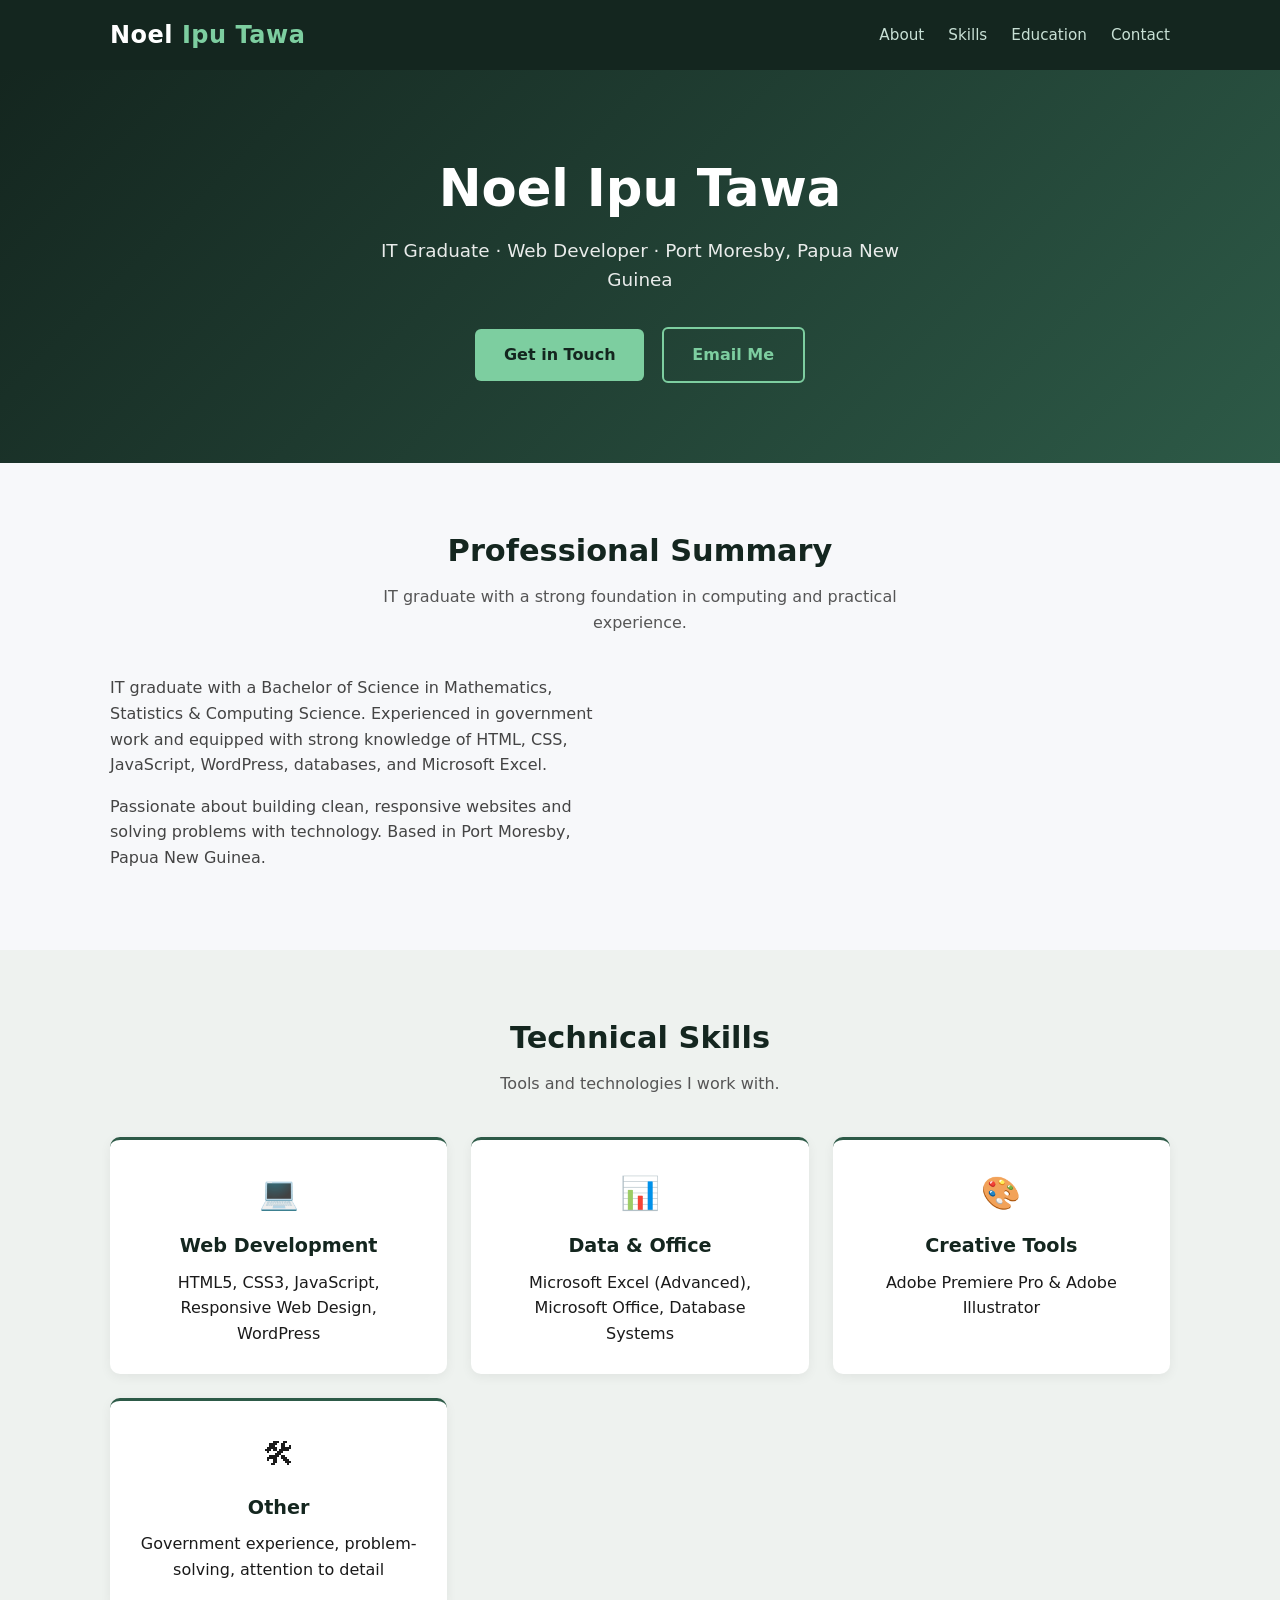
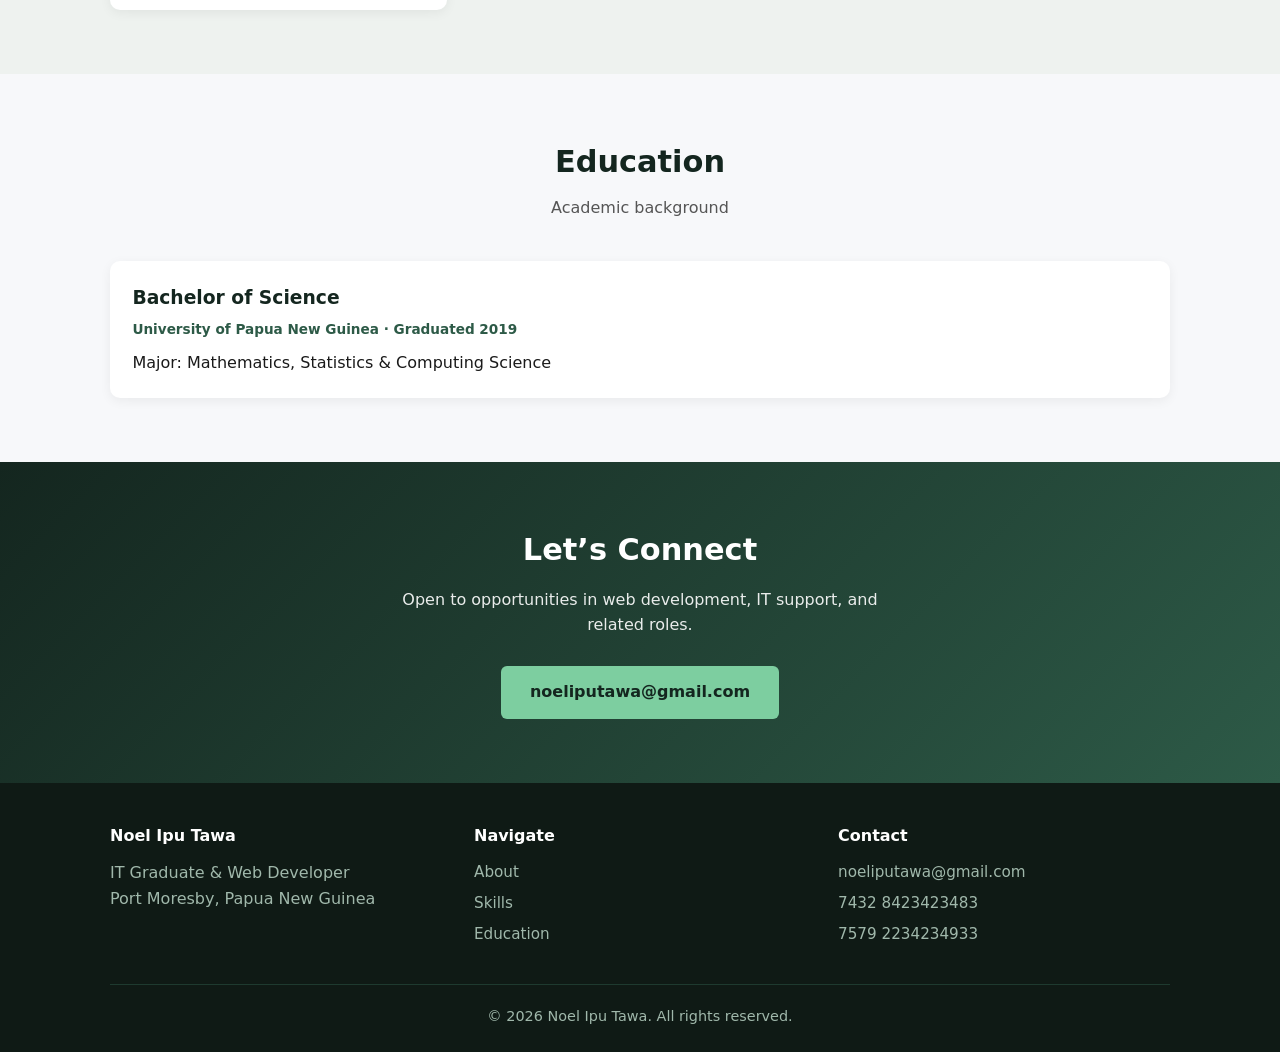
==== commit 314f5ddb: "Update index.html" ====
--- a/index.html
+++ b/index.html
@@ -129,8 +129,8 @@
         <div>
           <h4>Contact</h4>
           <a href="mailto:noeliputawa@gmail.com">noeliputawa@gmail.com</a>
-          <a href="tel:+67574328483">7432 8483</a>
-          <a href="tel:+67575792933">7579 2933</a>
+          <a href="tel:+6757432433528483">7432 8423423483</a>
+          <a href="tel:+6757579293234233">7579 2234234933</a>
         </div>
       </div>
       <div class="copyright">
